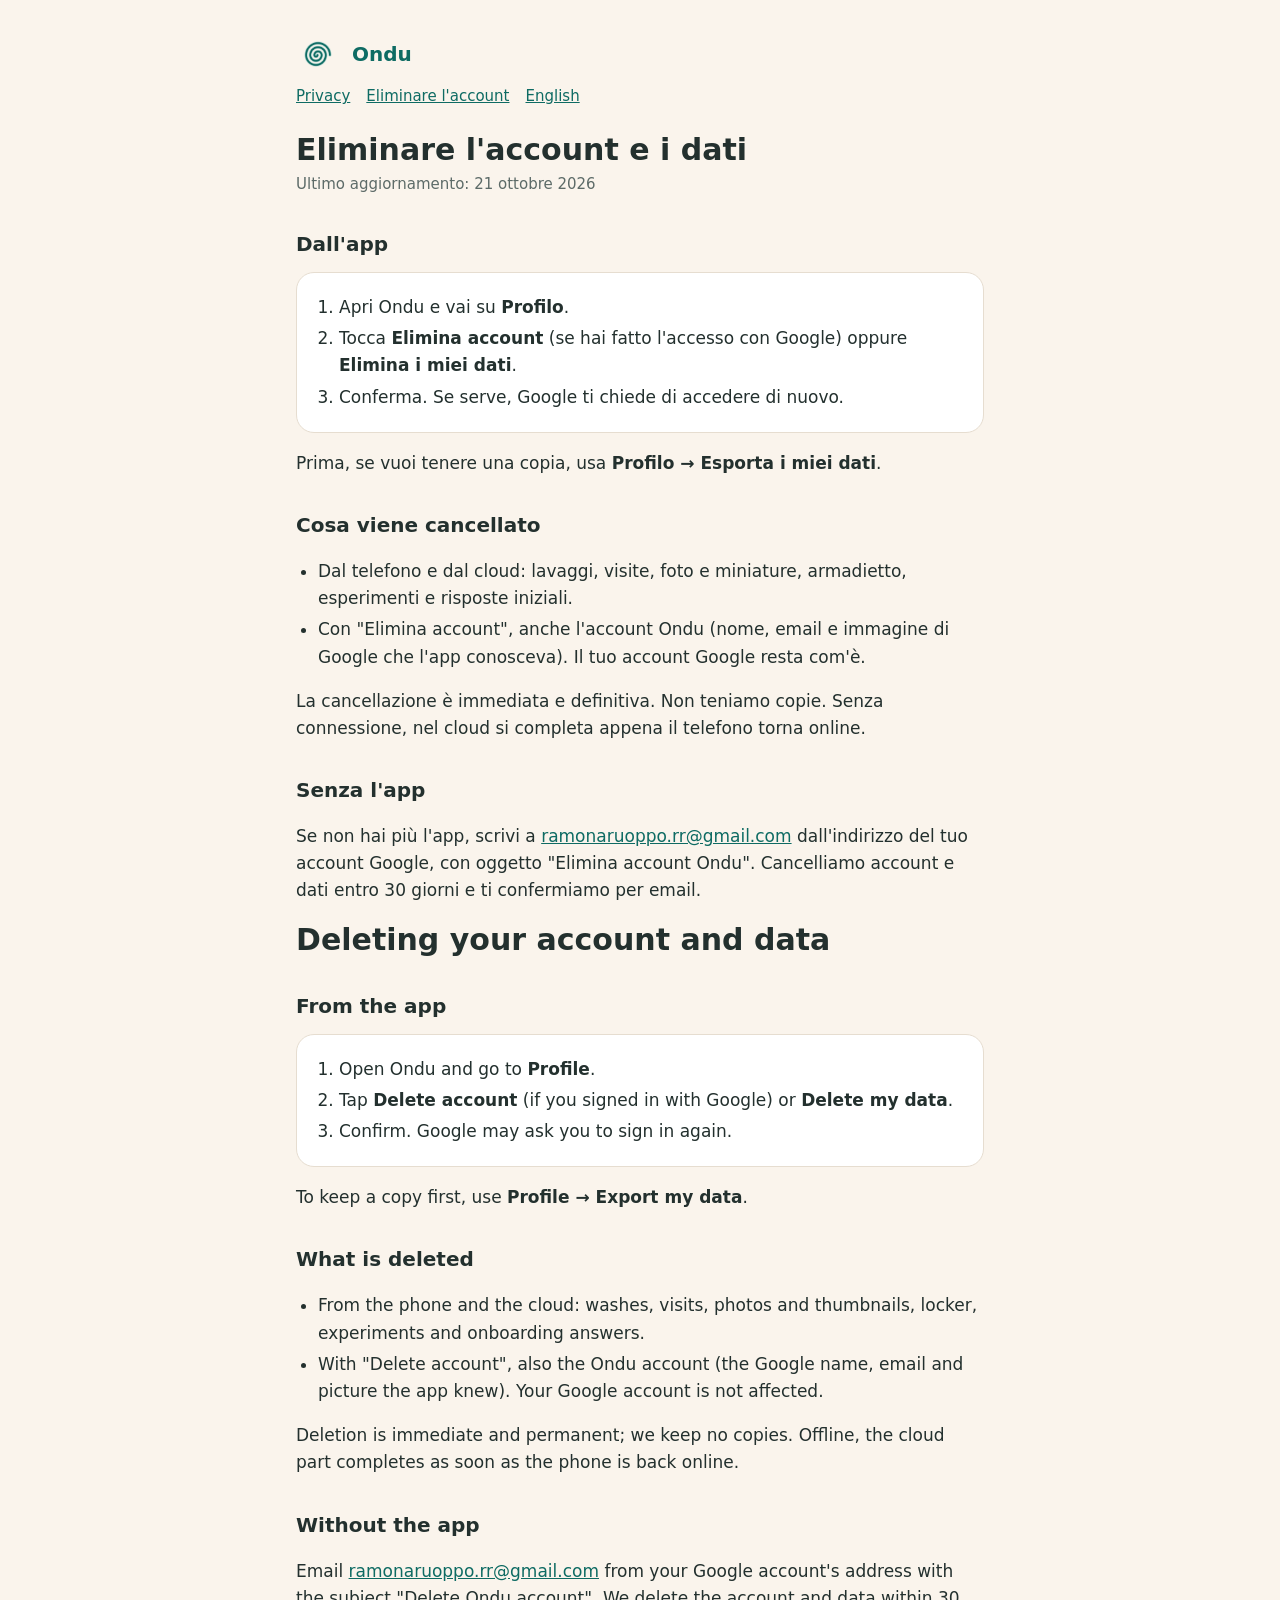
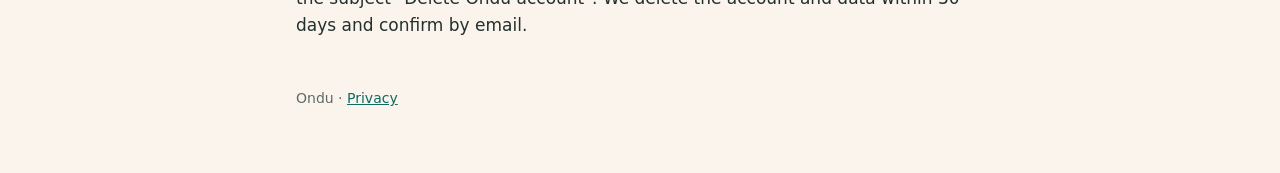
==== elimina-account.html @ cdc77b20 "Pagine della privacy e dell'eliminazione dell'account Co-Authored-By: Claude Opus 5.5 <noreply@anthr" ====
<!doctype html>
<html lang="it">
<head>
  <meta charset="utf-8">
  <meta name="viewport" content="width=device-width, initial-scale=1">
  <title>Ondu · Eliminare l'account</title>
  <link rel="icon" href="icon.png">
  <link rel="stylesheet" href="style.css">
</head>
<body>
<main>
  <header><img src="icon.png" alt=""><span class="name">Ondu</span></header>
  <nav>
    <a href="index.html">Privacy</a>
    <a href="elimina-account.html">Eliminare l'account</a>
    <a href="#english" lang="en">English</a>
  </nav>

  <h1>Eliminare l'account e i dati</h1>
  <p class="updated">Ultimo aggiornamento: 21 ottobre 2026</p>

  <h2>Dall'app</h2>
  <div class="card">
    <ol>
      <li>Apri Ondu e vai su <strong>Profilo</strong>.</li>
      <li>Tocca <strong>Elimina account</strong> (se hai fatto l'accesso con Google) oppure <strong>Elimina i miei dati</strong>.</li>
      <li>Conferma. Se serve, Google ti chiede di accedere di nuovo.</li>
    </ol>
  </div>
  <p>Prima, se vuoi tenere una copia, usa <strong>Profilo → Esporta i miei dati</strong>.</p>

  <h2>Cosa viene cancellato</h2>
  <ul>
    <li>Dal telefono e dal cloud: lavaggi, visite, foto e miniature, armadietto, esperimenti e risposte iniziali.</li>
    <li>Con "Elimina account", anche l'account Ondu (nome, email e immagine di Google che l'app conosceva). Il tuo account Google resta com'è.</li>
  </ul>
  <p>La cancellazione è immediata e definitiva. Non teniamo copie. Senza connessione, nel cloud si
  completa appena il telefono torna online.</p>

  <h2>Senza l'app</h2>
  <p>Se non hai più l'app, scrivi a <a href="mailto:ramonaruoppo.rr@gmail.com">ramonaruoppo.rr@gmail.com</a> dall'indirizzo del tuo
  account Google, con oggetto "Elimina account Ondu". Cancelliamo account e dati entro 30 giorni e
  ti confermiamo per email.</p>

  <section id="english" lang="en">
    <h1>Deleting your account and data</h1>
    <h2>From the app</h2>
    <div class="card">
      <ol>
        <li>Open Ondu and go to <strong>Profile</strong>.</li>
        <li>Tap <strong>Delete account</strong> (if you signed in with Google) or <strong>Delete my data</strong>.</li>
        <li>Confirm. Google may ask you to sign in again.</li>
      </ol>
    </div>
    <p>To keep a copy first, use <strong>Profile → Export my data</strong>.</p>
    <h2>What is deleted</h2>
    <ul>
      <li>From the phone and the cloud: washes, visits, photos and thumbnails, locker, experiments and onboarding answers.</li>
      <li>With "Delete account", also the Ondu account (the Google name, email and picture the app knew). Your Google account is not affected.</li>
    </ul>
    <p>Deletion is immediate and permanent; we keep no copies. Offline, the cloud part completes as soon as the phone is back online.</p>
    <h2>Without the app</h2>
    <p>Email <a href="mailto:ramonaruoppo.rr@gmail.com">ramonaruoppo.rr@gmail.com</a> from your Google account's address with the subject
    "Delete Ondu account". We delete the account and data within 30 days and confirm by email.</p>
  </section>

  <footer>Ondu · <a href="index.html">Privacy</a></footer>
</main>
</body>
</html>
---- style.css ----
:root {
  --cream: #faf4ec;
  --ink: #23302e;
  --muted: #5d6b68;
  --teal: #0e6b63;
  --card: #ffffff;
  --line: #e6ddd0;
}
@media (prefers-color-scheme: dark) {
  :root {
    --cream: #142220;
    --ink: #eef3f1;
    --muted: #a9b8b4;
    --teal: #7fd1c5;
    --card: #1c2e2b;
    --line: #2c403c;
  }
}
* { box-sizing: border-box; }
body {
  margin: 0;
  background: var(--cream);
  color: var(--ink);
  font: 17px/1.6 "Nunito", system-ui, -apple-system, sans-serif;
}
main { max-width: 720px; margin: 0 auto; padding: 32px 16px 64px; }
header { display: flex; align-items: center; gap: 12px; margin-bottom: 8px; }
header img { width: 44px; height: 44px; border-radius: 12px; }
header .name { font-weight: 800; font-size: 20px; color: var(--teal); }
nav { display: flex; flex-wrap: wrap; gap: 8px 16px; margin: 8px 0 24px; font-size: 15px; }
h1 { font-size: 30px; line-height: 1.2; margin: 16px 0 4px; }
h2 { font-size: 20px; margin: 32px 0 8px; }
.updated { color: var(--muted); font-size: 15px; margin: 0 0 24px; }
a { color: var(--teal); }
.card { background: var(--card); border: 1px solid var(--line); border-radius: 18px; padding: 4px 20px; margin: 12px 0; }
ul, ol { padding-left: 22px; }
li { margin: 4px 0; }
table { width: 100%; border-collapse: collapse; font-size: 15px; }
th, td { text-align: left; vertical-align: top; padding: 10px 8px; border-bottom: 1px solid var(--line); }
th { color: var(--muted); font-weight: 700; }
.scroll { overflow-x: auto; }
footer { margin-top: 48px; color: var(--muted); font-size: 14px; }
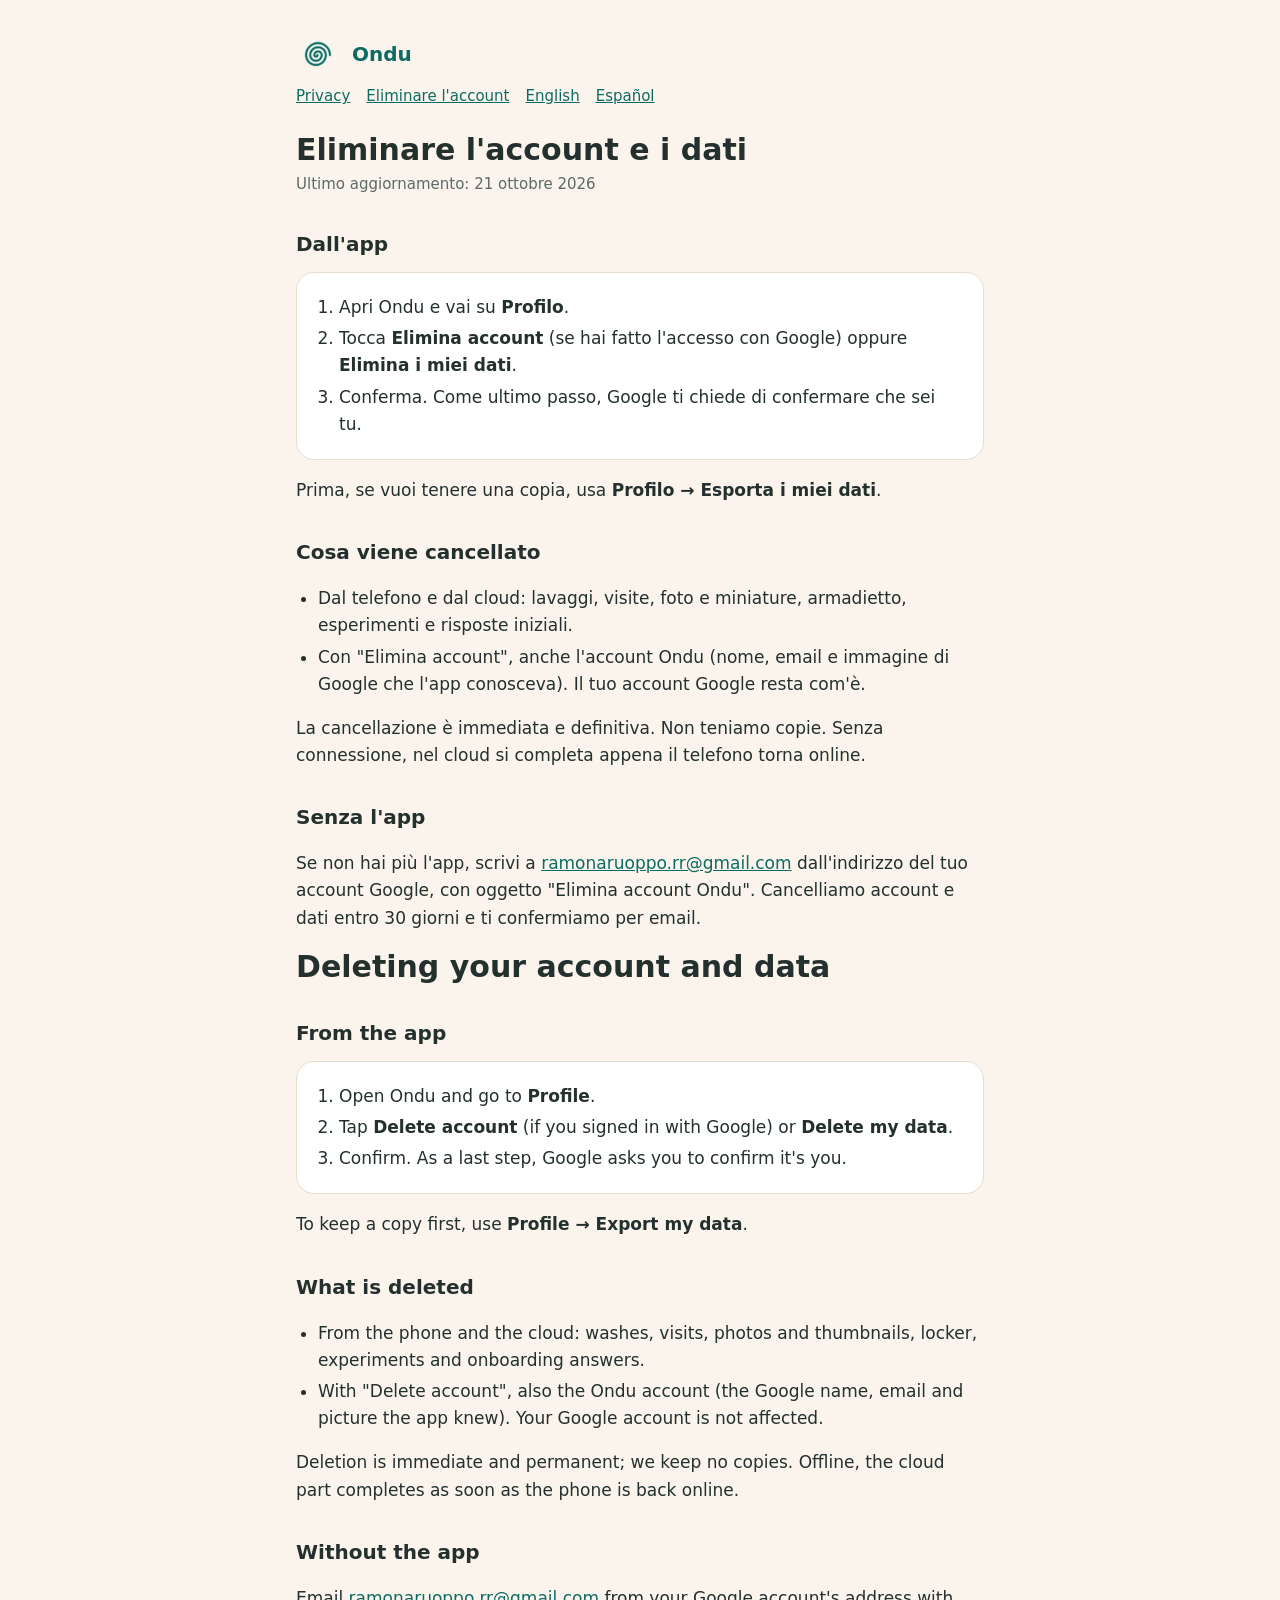
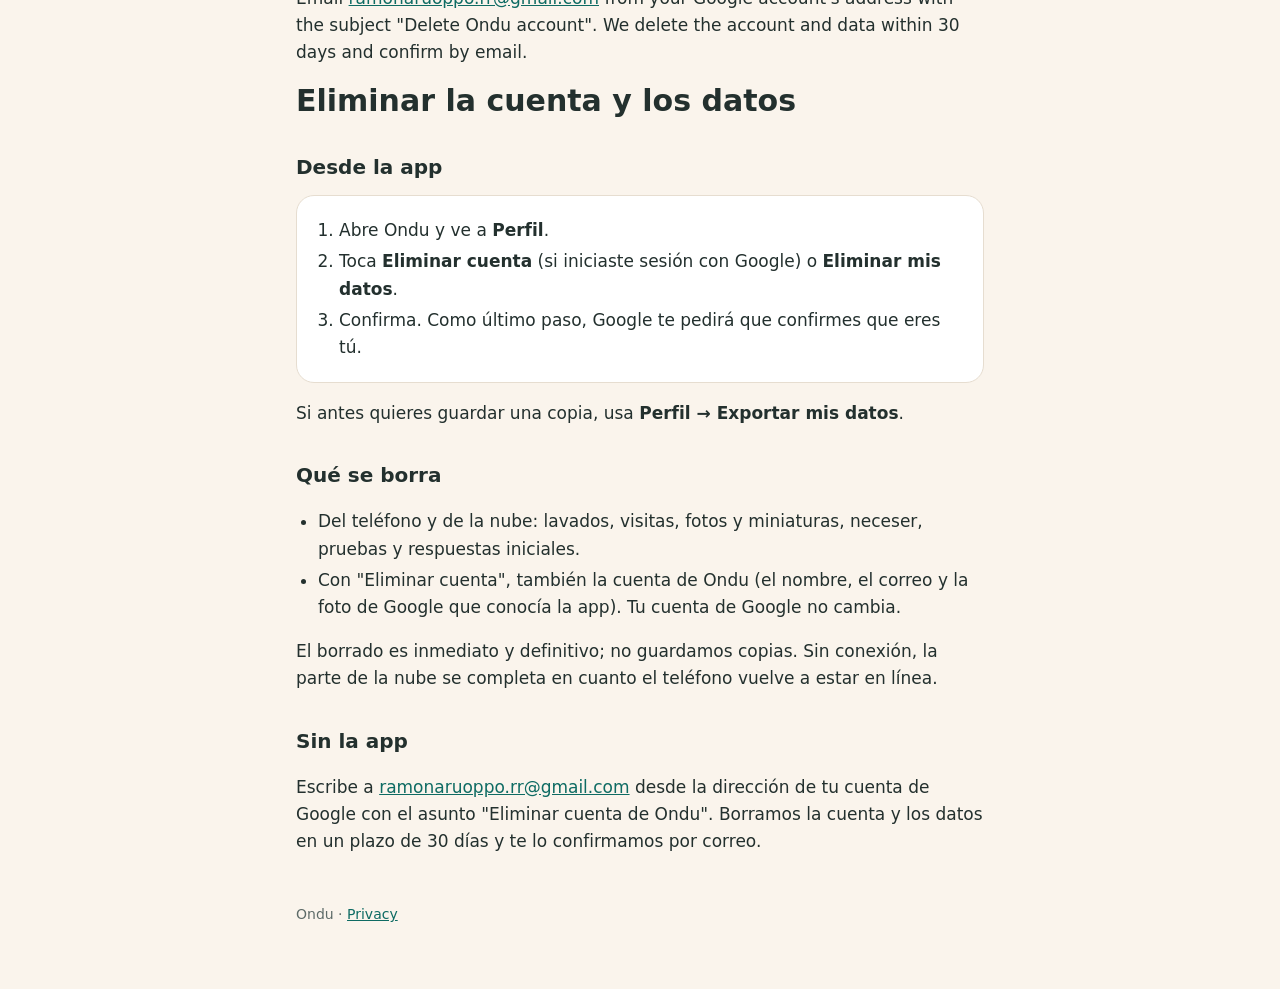
==== commit 67b1dd53: "Privacy in spagnolo; conferma Google e PDF nelle altre lingue Co-Authored-By: Claude Opus 5.5 <norep" ====
--- a/elimina-account.html
+++ b/elimina-account.html
@@ -14,6 +14,7 @@
     <a href="index.html">Privacy</a>
     <a href="elimina-account.html">Eliminare l'account</a>
     <a href="#english" lang="en">English</a>
+    <a href="#espanol" lang="es">Español</a>
   </nav>
 
   <h1>Eliminare l'account e i dati</h1>
@@ -24,7 +25,7 @@
     <ol>
       <li>Apri Ondu e vai su <strong>Profilo</strong>.</li>
       <li>Tocca <strong>Elimina account</strong> (se hai fatto l'accesso con Google) oppure <strong>Elimina i miei dati</strong>.</li>
-      <li>Conferma. Se serve, Google ti chiede di accedere di nuovo.</li>
+      <li>Conferma. Come ultimo passo, Google ti chiede di confermare che sei tu.</li>
     </ol>
   </div>
   <p>Prima, se vuoi tenere una copia, usa <strong>Profilo → Esporta i miei dati</strong>.</p>
@@ -49,7 +50,7 @@
       <ol>
         <li>Open Ondu and go to <strong>Profile</strong>.</li>
         <li>Tap <strong>Delete account</strong> (if you signed in with Google) or <strong>Delete my data</strong>.</li>
-        <li>Confirm. Google may ask you to sign in again.</li>
+        <li>Confirm. As a last step, Google asks you to confirm it's you.</li>
       </ol>
     </div>
     <p>To keep a copy first, use <strong>Profile → Export my data</strong>.</p>
@@ -64,6 +65,28 @@
     "Delete Ondu account". We delete the account and data within 30 days and confirm by email.</p>
   </section>
 
+  <section id="espanol" lang="es">
+    <h1>Eliminar la cuenta y los datos</h1>
+    <h2>Desde la app</h2>
+    <div class="card">
+      <ol>
+        <li>Abre Ondu y ve a <strong>Perfil</strong>.</li>
+        <li>Toca <strong>Eliminar cuenta</strong> (si iniciaste sesión con Google) o <strong>Eliminar mis datos</strong>.</li>
+        <li>Confirma. Como último paso, Google te pedirá que confirmes que eres tú.</li>
+      </ol>
+    </div>
+    <p>Si antes quieres guardar una copia, usa <strong>Perfil → Exportar mis datos</strong>.</p>
+    <h2>Qué se borra</h2>
+    <ul>
+      <li>Del teléfono y de la nube: lavados, visitas, fotos y miniaturas, neceser, pruebas y respuestas iniciales.</li>
+      <li>Con "Eliminar cuenta", también la cuenta de Ondu (el nombre, el correo y la foto de Google que conocía la app). Tu cuenta de Google no cambia.</li>
+    </ul>
+    <p>El borrado es inmediato y definitivo; no guardamos copias. Sin conexión, la parte de la nube se completa en cuanto el teléfono vuelve a estar en línea.</p>
+    <h2>Sin la app</h2>
+    <p>Escribe a <a href="mailto:ramonaruoppo.rr@gmail.com">ramonaruoppo.rr@gmail.com</a> desde la dirección de tu cuenta de Google con el asunto
+    "Eliminar cuenta de Ondu". Borramos la cuenta y los datos en un plazo de 30 días y te lo confirmamos por correo.</p>
+  </section>
+
   <footer>Ondu · <a href="index.html">Privacy</a></footer>
 </main>
 </body>
